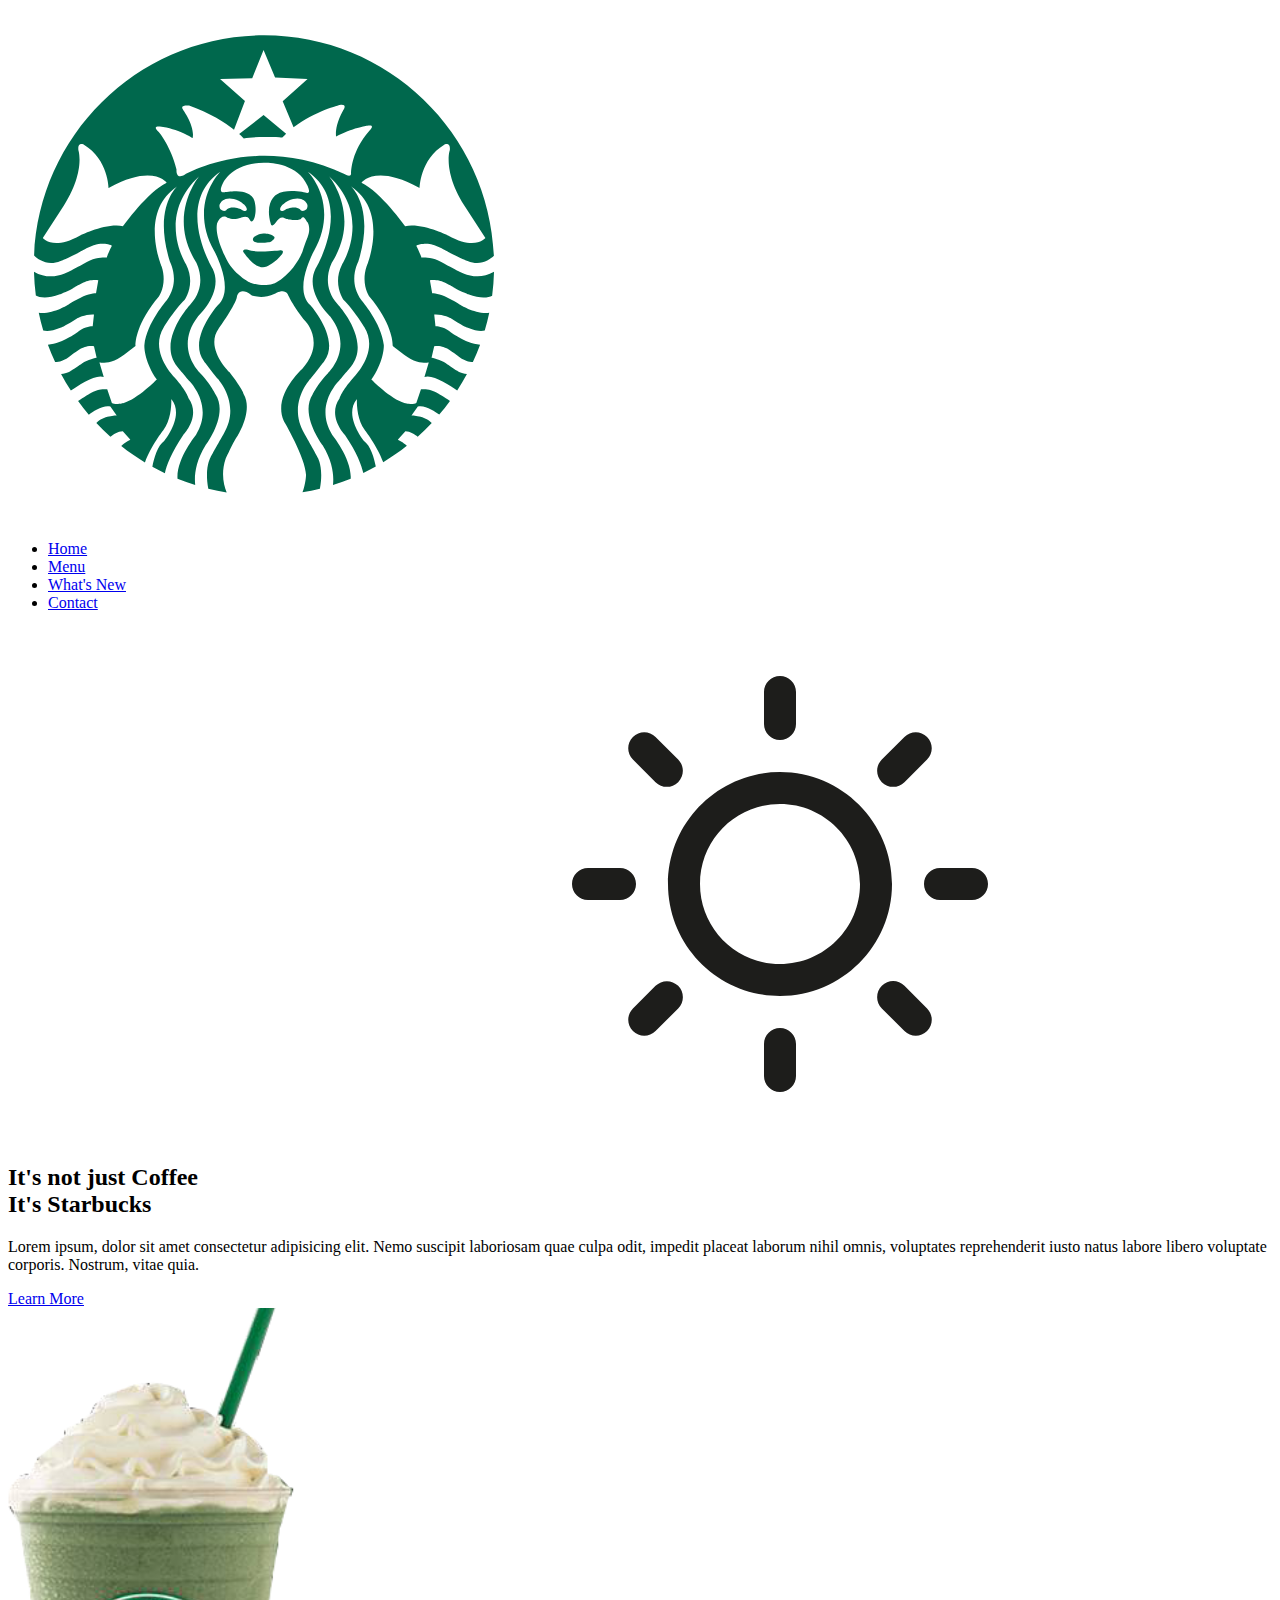
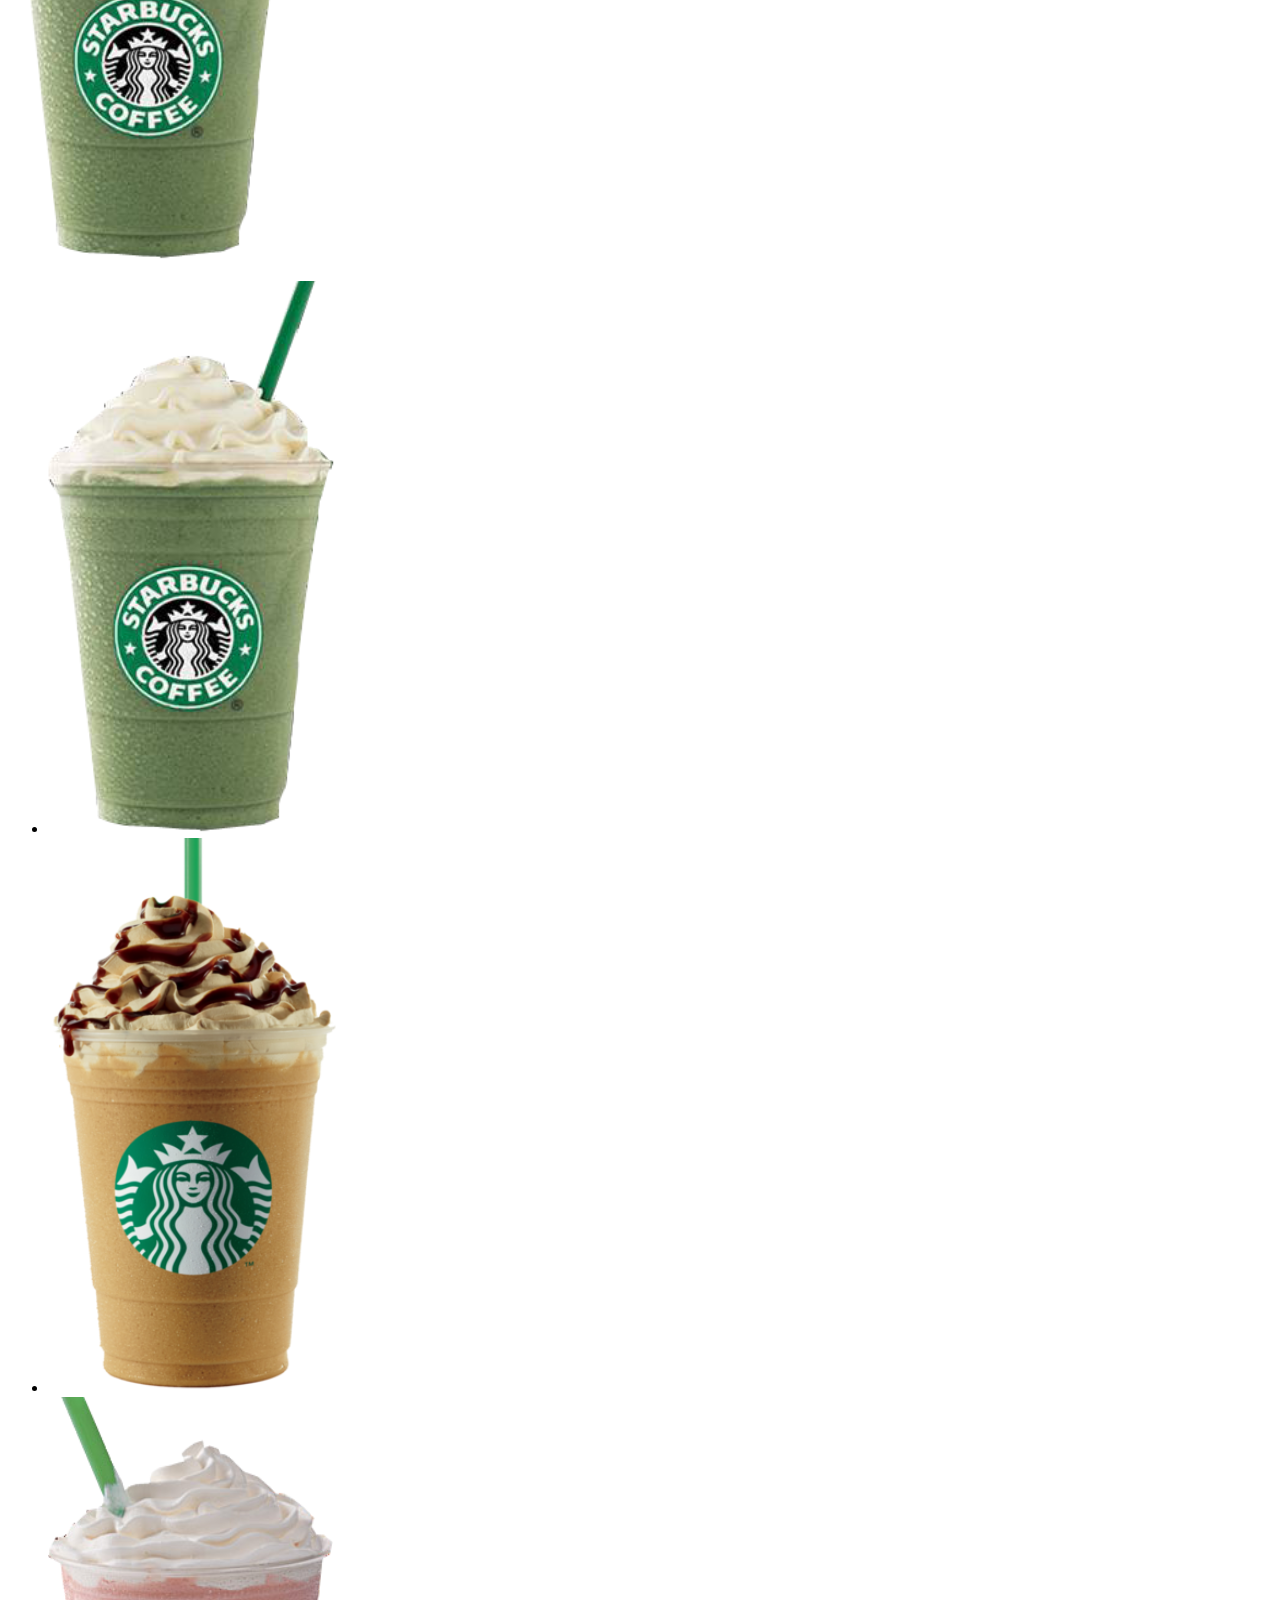
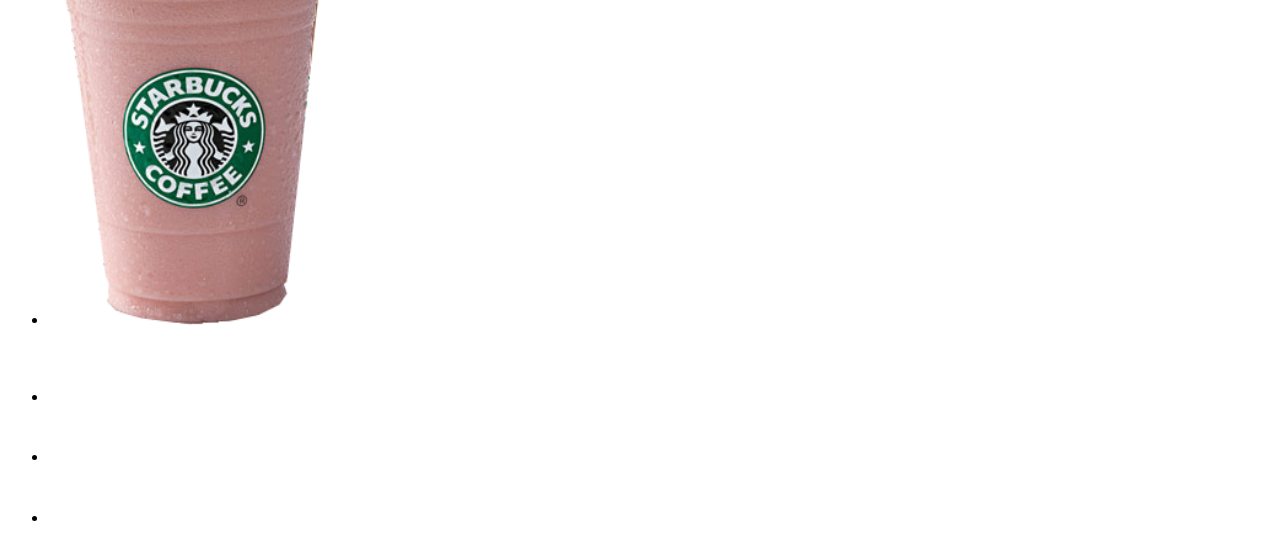
==== index.html @ bdb959e3 "arquivo removido da pasta public afim de colocar em domínio no github" ====
<!DOCTYPE html>
<html lang="en">
<head>
  <meta charset="UTF-8">
  <meta http-equiv="X-UA-Compatible" content="IE=edge">
  <meta name="viewport" content="width=device-width, initial-scale=1.0">
  <title>Starbucks</title>

  <link rel="stylesheet" href="style.css">
</head>
<body>
  <section>

    <div class="circle"></div>

    <header>
      <a href="#"><img src="../images/logo_1.svg" alt="" class="logo"></a>

      <div class="navbar">

        <ul>
          <li><a href="#">Home</a></li>
          <li><a href="#">Menu</a></li>
          <li><a href="#">What's New</a></li>
          <li><a href="#">Contact</a></li>
        </ul>

        <div class="tema">
          <img src="../images/moon.svg" alt="" onclick="mudar_tema('#333', '#fff', 'none', 'block')" class="button_tema dark">
          <img src="../images/sun.svg" alt="" onclick="mudar_tema('#fff', '#333', 'block', 'none', '_light')" class="button_tema light">
        </div>
        
      </div>

    </header>

    <div class="content">
      <div class="textBox">
        <h2>It's not just Coffee<br> It's <span>Starbucks</span></h2>
        <p>Lorem ipsum, dolor sit amet consectetur adipisicing elit. Nemo suscipit laboriosam quae culpa odit, impedit placeat laborum nihil omnis, voluptates reprehenderit iusto natus labore libero voluptate corporis. Nostrum, vitae quia.</p>
        <a href="#">Learn More</a>
      </div>

      <div class="imgBox">
        <img src="../images/img1.svg" alt="" class="starbucks">
      </div>
    </div>

    <ul class="thumb">
      <li><img src="../images/thumb1.svg" alt="" onclick="imgSlider('img1.svg', '#017143')"></li>
      <li><img src="../images/thumb3.svg" alt="" onclick="imgSlider('img3.svg', '#ae7c33')"></li>
      <li><img src="../images/thumb2.svg" alt="" onclick="imgSlider('img2.svg', '#eb7495')"></li>
    </ul>

    <ul class="sci">
      <li><a href="https://pt-br.facebook.com/Starbucks" target="_blank"><img src="../images/facebook_light.svg" id="facebook" alt=""></a></li>
      <li><a href="https://twitter.com/starbucks" target="_blank"><img src="../images/twitter_light.svg" id="twitter" alt=""></a></li>
      <li><a href="https://www.instagram.com/starbucks/" target="_blank"><img src="../images/instagram_light.svg" id="instagram" alt=""></a></li>
    </ul>

    
    



  </section>

  <script src="script.js"></script>
</body>
</html>
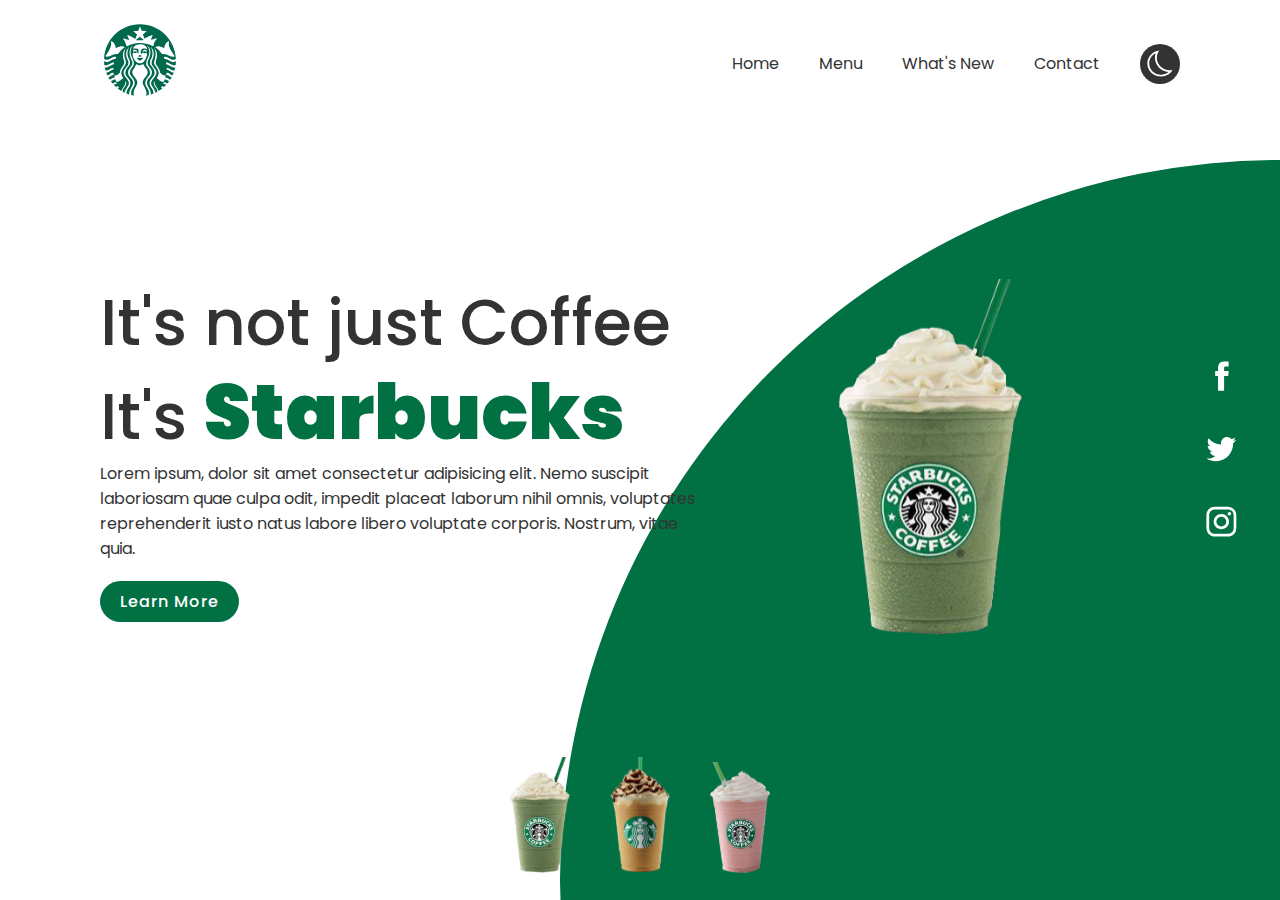
==== commit 509598ed: "ajustes finais de pasta realizados" ====
--- a/index.html
+++ b/index.html
@@ -14,7 +14,7 @@
     <div class="circle"></div>
 
     <header>
-      <a href="#"><img src="../images/logo_1.svg" alt="" class="logo"></a>
+      <a href="#"><img src="images/logo_1.svg" alt="" class="logo"></a>
 
       <div class="navbar">
 
@@ -26,8 +26,8 @@
         </ul>
 
         <div class="tema">
-          <img src="../images/moon.svg" alt="" onclick="mudar_tema('#333', '#fff', 'none', 'block')" class="button_tema dark">
-          <img src="../images/sun.svg" alt="" onclick="mudar_tema('#fff', '#333', 'block', 'none', '_light')" class="button_tema light">
+          <img src="images/moon.svg" alt="" onclick="mudar_tema('#333', '#fff', 'none', 'block')" class="button_tema dark">
+          <img src="images/sun.svg" alt="" onclick="mudar_tema('#fff', '#333', 'block', 'none', '_light')" class="button_tema light">
         </div>
         
       </div>
@@ -42,20 +42,20 @@
       </div>
 
       <div class="imgBox">
-        <img src="../images/img1.svg" alt="" class="starbucks">
+        <img src="images/img1.svg" alt="" class="starbucks">
       </div>
     </div>
 
     <ul class="thumb">
-      <li><img src="../images/thumb1.svg" alt="" onclick="imgSlider('img1.svg', '#017143')"></li>
-      <li><img src="../images/thumb3.svg" alt="" onclick="imgSlider('img3.svg', '#ae7c33')"></li>
-      <li><img src="../images/thumb2.svg" alt="" onclick="imgSlider('img2.svg', '#eb7495')"></li>
+      <li><img src="images/thumb1.svg" alt="" onclick="imgSlider('img1.svg', '#017143')"></li>
+      <li><img src="images/thumb3.svg" alt="" onclick="imgSlider('img3.svg', '#ae7c33')"></li>
+      <li><img src="images/thumb2.svg" alt="" onclick="imgSlider('img2.svg', '#eb7495')"></li>
     </ul>
 
     <ul class="sci">
-      <li><a href="https://pt-br.facebook.com/Starbucks" target="_blank"><img src="../images/facebook_light.svg" id="facebook" alt=""></a></li>
-      <li><a href="https://twitter.com/starbucks" target="_blank"><img src="../images/twitter_light.svg" id="twitter" alt=""></a></li>
-      <li><a href="https://www.instagram.com/starbucks/" target="_blank"><img src="../images/instagram_light.svg" id="instagram" alt=""></a></li>
+      <li><a href="https://pt-br.facebook.com/Starbucks" target="_blank"><img src="images/facebook_light.svg" id="facebook" alt=""></a></li>
+      <li><a href="https://twitter.com/starbucks" target="_blank"><img src="images/twitter_light.svg" id="twitter" alt=""></a></li>
+      <li><a href="https://www.instagram.com/starbucks/" target="_blank"><img src="images/instagram_light.svg" id="instagram" alt=""></a></li>
     </ul>
 
     
--- a/style.css
+++ b/style.css
@@ -0,0 +1,166 @@
+@import url("https://fonts.googleapis.com/css2?family=Poppins:wght@200;300;400;500;600;700;800;900&display=swap");
+* {
+  margin: 0;
+  padding: 0;
+  box-sizing: border-box;
+  font-family: "Poppins", sans-serif;
+  transition: all ease 0.5s;
+}
+
+.circle {
+  position: absolute;
+  top: 0;
+  left: 0;
+  width: 100%;
+  height: 100%;
+  background: #017143;
+  clip-path: circle(45rem at right 55rem);
+  transition: all ease 0.4s;
+}
+
+section {
+  position: relative;
+  width: 100%;
+  min-height: 100vh;
+  padding: 6.25rem;
+  display: flex;
+  justify-content: space-between;
+  align-items: center;
+  background: #fff;
+}
+section header {
+  position: absolute;
+  top: 0;
+  left: 0;
+  width: 100%;
+  padding: 1.25rem 6.25rem;
+  display: flex;
+  justify-content: space-between;
+  align-items: center;
+}
+section header .logo {
+  position: relative;
+  max-width: 5rem;
+}
+section header .navbar {
+  display: flex;
+  align-items: center;
+}
+section header .navbar ul {
+  position: relative;
+  display: flex;
+  margin-right: 2.5rem;
+}
+section header .navbar ul li {
+  list-style: none;
+}
+section header .navbar ul li a {
+  display: inline-block;
+  color: #333;
+  font-weight: 400;
+  margin-left: 2.5rem;
+  text-decoration: none;
+}
+section header .navbar .button_tema {
+  width: 2.5rem;
+  padding: 0.2rem;
+  border-radius: 50%;
+  cursor: pointer;
+}
+section header .navbar .dark {
+  display: block;
+  background: #333;
+}
+section header .navbar .light {
+  display: none;
+  background: #fff;
+}
+section .content {
+  position: relative;
+  width: 100%;
+  display: flex;
+  justify-content: space-between;
+  align-items: center;
+}
+section .content .textBox {
+  position: relative;
+  max-width: 37.5rem;
+  color: #333;
+}
+section .content .textBox h2 {
+  font-size: 4em;
+  line-height: 1.4em;
+  font-weight: 500;
+}
+section .content .textBox h2 span {
+  color: #017143;
+  font-size: 1.2em;
+  font-weight: 900;
+}
+section .content .textBox a {
+  display: inline-block;
+  margin-top: 1.25rem;
+  padding: 0.5rem 1.25rem;
+  background: #017143;
+  color: #fff;
+  border-radius: 2.5rem;
+  font-weight: 500;
+  letter-spacing: 1px;
+  text-decoration: none;
+}
+section .content .imgBox {
+  width: 45rem;
+  display: flex;
+  justify-content: center;
+  padding-right: 1.125rem;
+  margin-top: 1rem;
+  align-items: center;
+}
+section .content .imgBox img {
+  width: 40%;
+  max-width: 20rem;
+  transition: 1s;
+}
+section .thumb {
+  position: absolute;
+  left: 50%;
+  bottom: 1.25rem;
+  transform: translateX(-50%);
+  display: flex;
+  align-items: flex-end;
+}
+section .thumb li {
+  list-style: none;
+  display: inline-block;
+  margin: 0 1.25rem;
+  cursor: pointer;
+  transition: all ease 0.5s;
+}
+section .thumb li:hover {
+  transform: translateY(-1rem);
+  filter: drop-shadow(0.2rem 3rem 2rem #919191);
+}
+section .thumb li img {
+  max-width: 3.75rem;
+}
+section .sci {
+  position: absolute;
+  top: 50%;
+  right: 1.875rem;
+  transform: translateY(-50%);
+  display: flex;
+  justify-content: center;
+  align-items: center;
+  flex-direction: column;
+}
+section .sci li {
+  list-style: none;
+}
+section .sci li a {
+  display: inline-block;
+  margin: 0.3rem 0;
+  transform: scale(0.6);
+}
+section .sci li a img {
+  max-width: 4rem;
+}
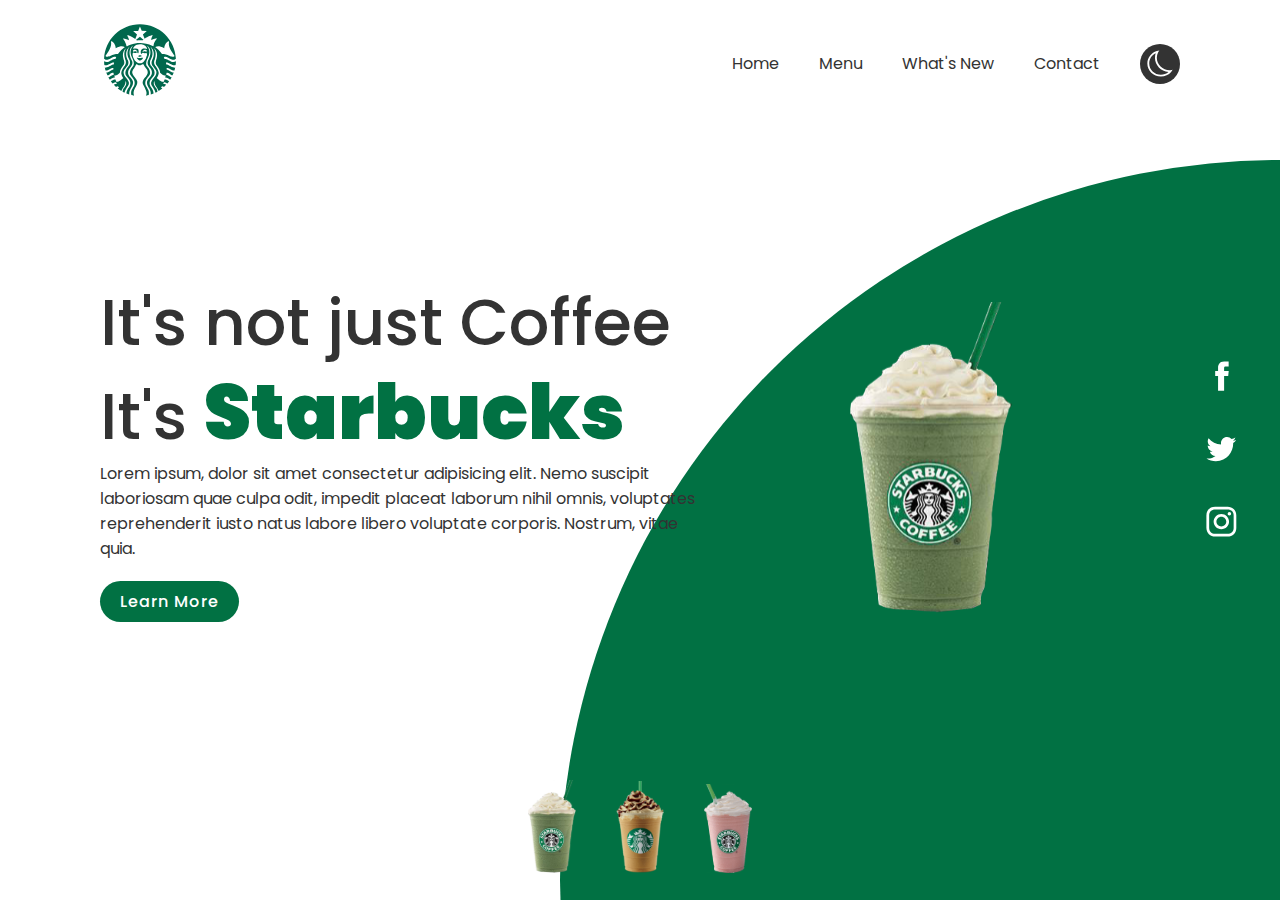
==== commit 7a0cd5c5: "alteração da linguagem" ====
--- a/index.html
+++ b/index.html
@@ -1,5 +1,5 @@
 <!DOCTYPE html>
-<html lang="en">
+<html lang="pt-br">
 <head>
   <meta charset="UTF-8">
   <meta http-equiv="X-UA-Compatible" content="IE=edge">
--- a/style.css
+++ b/style.css
@@ -109,7 +109,7 @@
   text-decoration: none;
 }
 section .content .imgBox {
-  width: 45rem;
+  width: 60rem;
   display: flex;
   justify-content: center;
   padding-right: 1.125rem;
@@ -117,7 +117,7 @@
   align-items: center;
 }
 section .content .imgBox img {
-  width: 40%;
+  width: 35%;
   max-width: 20rem;
   transition: 1s;
 }
@@ -141,7 +141,7 @@
   filter: drop-shadow(0.2rem 3rem 2rem #919191);
 }
 section .thumb li img {
-  max-width: 3.75rem;
+  max-width: 3rem;
 }
 section .sci {
   position: absolute;
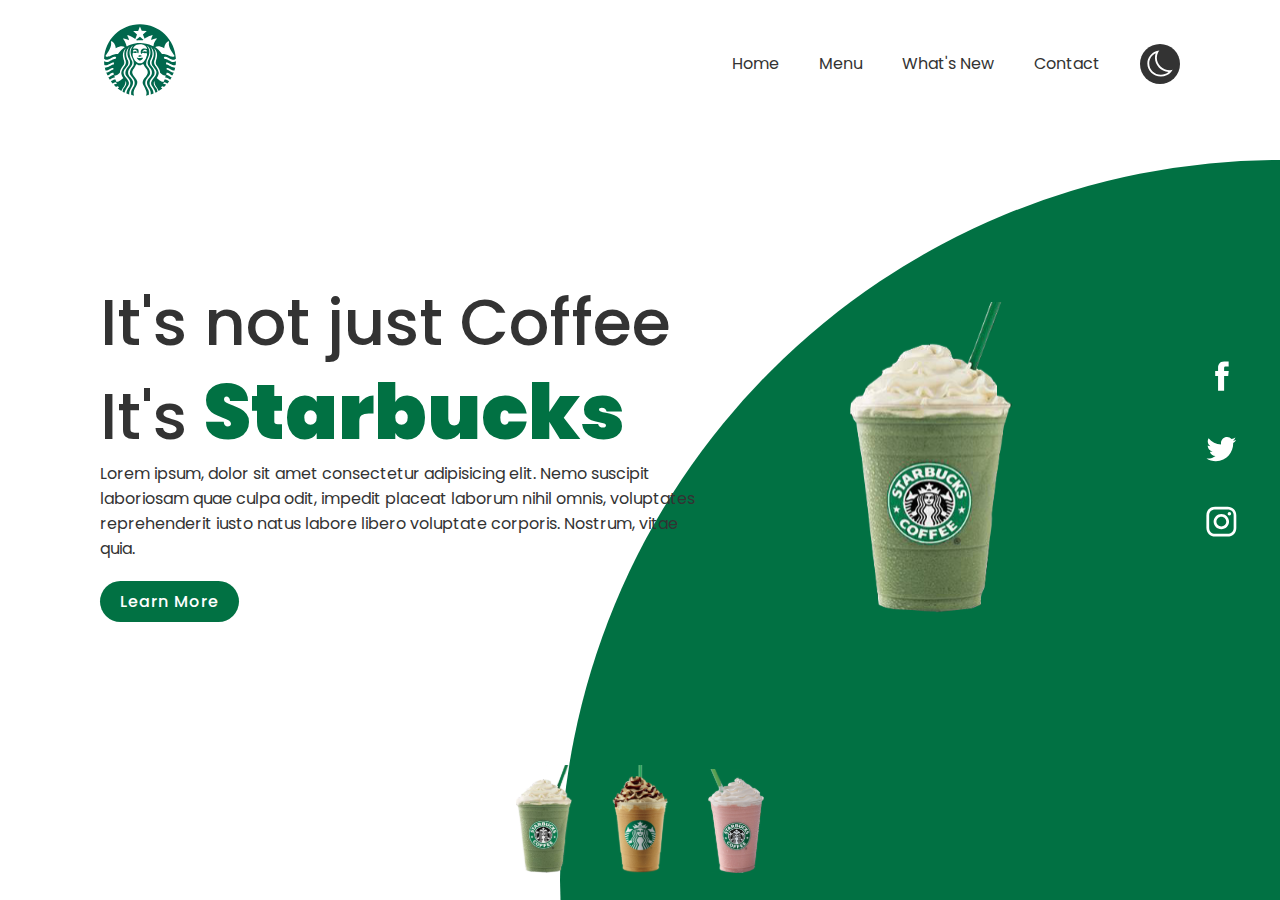
==== commit b1d34754: "inicializado o processo de responsividade para dispositivos com largura máxima de 600 e 900" ====
--- a/index.html
+++ b/index.html
@@ -58,11 +58,6 @@
       <li><a href="https://www.instagram.com/starbucks/" target="_blank"><img src="images/instagram_light.svg" id="instagram" alt=""></a></li>
     </ul>
 
-    
-    
-
-
-
   </section>
 
   <script src="script.js"></script>
--- a/style.css
+++ b/style.css
@@ -117,8 +117,7 @@
   align-items: center;
 }
 section .content .imgBox img {
-  width: 35%;
-  max-width: 20rem;
+  max-width: 35%;
   transition: 1s;
 }
 section .thumb {
@@ -141,7 +140,7 @@
   filter: drop-shadow(0.2rem 3rem 2rem #919191);
 }
 section .thumb li img {
-  max-width: 3rem;
+  max-width: 3.5rem;
 }
 section .sci {
   position: absolute;
@@ -164,3 +163,61 @@
 section .sci li a img {
   max-width: 4rem;
 }
+
+@media (max-width: 991px) {
+  .circle {
+    clip-path: circle(50% at center bottom);
+  }
+
+  section {
+    padding: 1.25rem 1.25rem 7.5rem;
+  }
+  section header {
+    padding: 1.25rem;
+  }
+  section header .logo {
+    max-width: 3.75rem;
+  }
+  section header .navbar ul {
+    display: none;
+  }
+  section .content {
+    flex-direction: column;
+    margin-top: 6.25rem;
+  }
+  section .content .textBox {
+    max-width: 100%;
+  }
+  section .content .textBox h2 {
+    font-size: 2.5em;
+    margin-bottom: 1rem;
+  }
+  section .content .imgBox {
+    max-width: 100%;
+    margin-bottom: 2rem;
+  }
+  section .content .imgBox img {
+    max-width: 18rem;
+  }
+  section .sci {
+    background: #017143;
+    right: 0;
+    width: 3.125rem;
+    border-top-left-radius: 5px;
+    border-bottom-left-radius: 5px;
+  }
+}
+@media (max-width: 600px) {
+  section .content {
+    margin-top: 0;
+  }
+  section .content .imgBox {
+    max-width: 100%;
+  }
+  section .content .imgBox img {
+    max-width: 12rem;
+  }
+  section .thumb li img {
+    max-width: 3rem;
+  }
+}
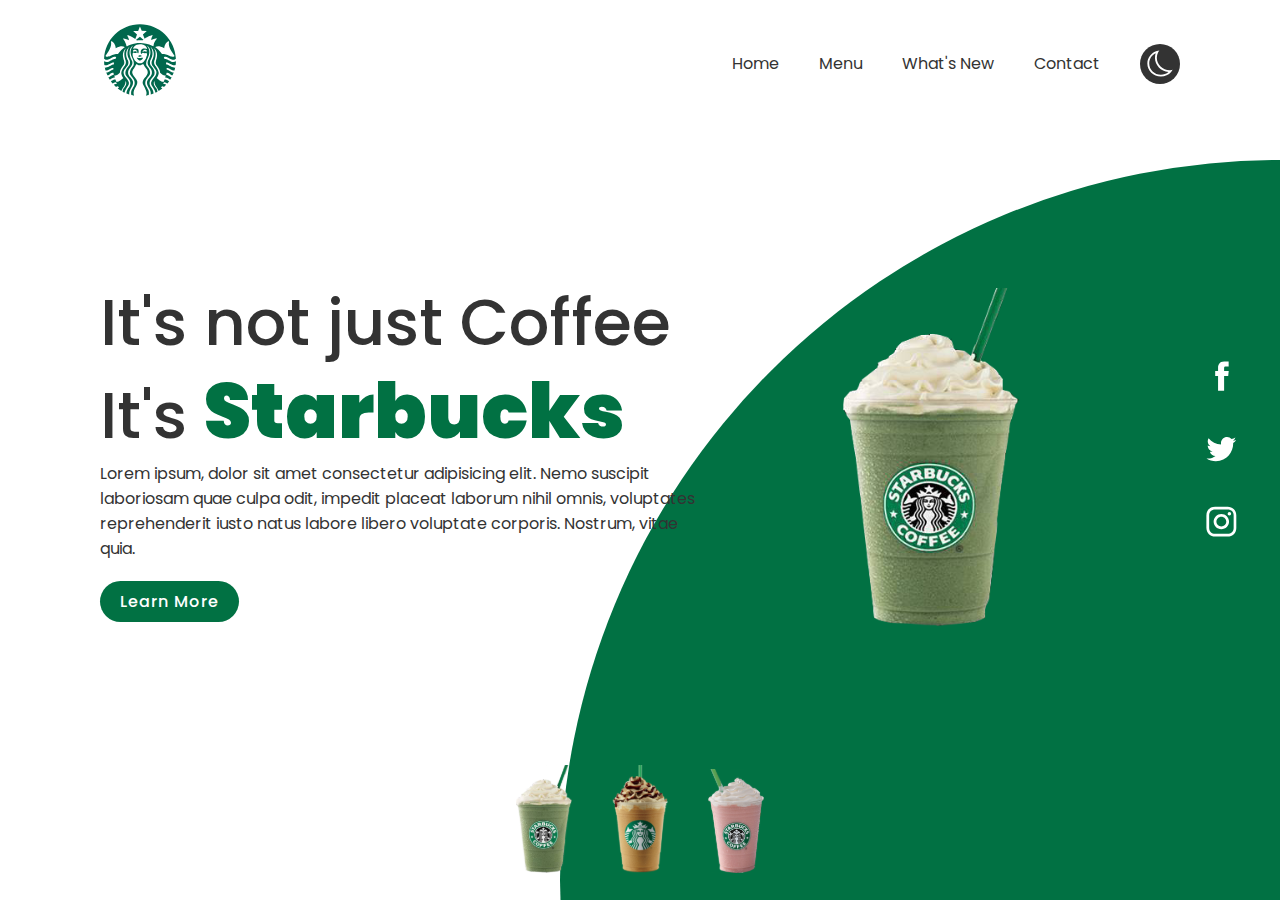
==== commit af634003: "melhorado a passagem de argumentos na função mudar tema" ====
--- a/index.html
+++ b/index.html
@@ -16,9 +16,11 @@
     <header>
       <a href="#"><img src="images/logo_1.svg" alt="" class="logo"></a>
 
+
       <div class="navbar">
 
-        <ul>
+
+        <ul class="navigation">
           <li><a href="#">Home</a></li>
           <li><a href="#">Menu</a></li>
           <li><a href="#">What's New</a></li>
@@ -26,9 +28,12 @@
         </ul>
 
         <div class="tema">
-          <img src="images/moon.svg" alt="" onclick="mudar_tema('#333', '#fff', 'none', 'block')" class="button_tema dark">
+          <img src="images/moon.svg" alt="" onclick="mudar_tema('#333', '#fff', 'none', 'block', '', 0)" class="button_tema dark">
           <img src="images/sun.svg" alt="" onclick="mudar_tema('#fff', '#333', 'block', 'none', '_light')" class="button_tema light">
         </div>
+
+        <div class="toggle" onclick="toggleMenu()"></div>
+
         
       </div>
 
--- a/style.css
+++ b/style.css
@@ -117,7 +117,7 @@
   align-items: center;
 }
 section .content .imgBox img {
-  max-width: 35%;
+  max-width: 38%;
   transition: 1s;
 }
 section .thumb {
@@ -178,8 +178,16 @@
   section header .logo {
     max-width: 3.75rem;
   }
-  section header .navbar ul {
-    display: none;
+  section header .navbar .toggle {
+    position: relative;
+    width: 1.875rem;
+    height: 1.875rem;
+    cursor: pointer;
+    background: url(../images/menu.svg);
+    background-size: 1.875rem;
+    background-position: center;
+    background-repeat: no-repeat;
+    filter: invert(1);
   }
   section .content {
     flex-direction: column;
@@ -208,8 +216,64 @@
   }
 }
 @media (max-width: 600px) {
+  section header .navbar ul {
+    display: none;
+  }
+  section header .navbar .toggle {
+    position: relative;
+    width: 1.875rem;
+    cursor: pointer;
+    background: url(images/menu.svg);
+    background-size: 1.875rem;
+    background-position: center;
+    background-repeat: no-repeat;
+    filter: invert(0);
+    margin-left: 1rem;
+    z-index: 11;
+  }
+  section header .navbar .toggle.active {
+    top: 2rem;
+    right: 1.8rem;
+    position: fixed;
+    width: 1.56rem;
+    background: url(images/close.svg);
+    background-size: 1.875rem;
+    background-position: center;
+    background-repeat: no-repeat;
+  }
+  section header .navbar ul.navigation.active {
+    position: fixed;
+    top: 0;
+    left: 0;
+    width: 100%;
+    height: 100%;
+    display: flex;
+    justify-content: center;
+    flex-direction: column;
+    align-items: center;
+    background: #fff;
+    z-index: 10;
+  }
+  section header .navbar ul.navigation.active li a {
+    font-size: 1.5rem;
+    margin: 1rem;
+  }
+  section header .navbar.active {
+    position: fixed;
+    top: 0;
+    left: 0;
+    width: 100%;
+    height: 100%;
+    display: flex;
+    justify-content: center;
+    flex-direction: column;
+    z-index: 10;
+  }
+  section header .navbar.active .tema {
+    display: none;
+  }
   section .content {
-    margin-top: 0;
+    margin-top: 5rem;
   }
   section .content .imgBox {
     max-width: 100%;
